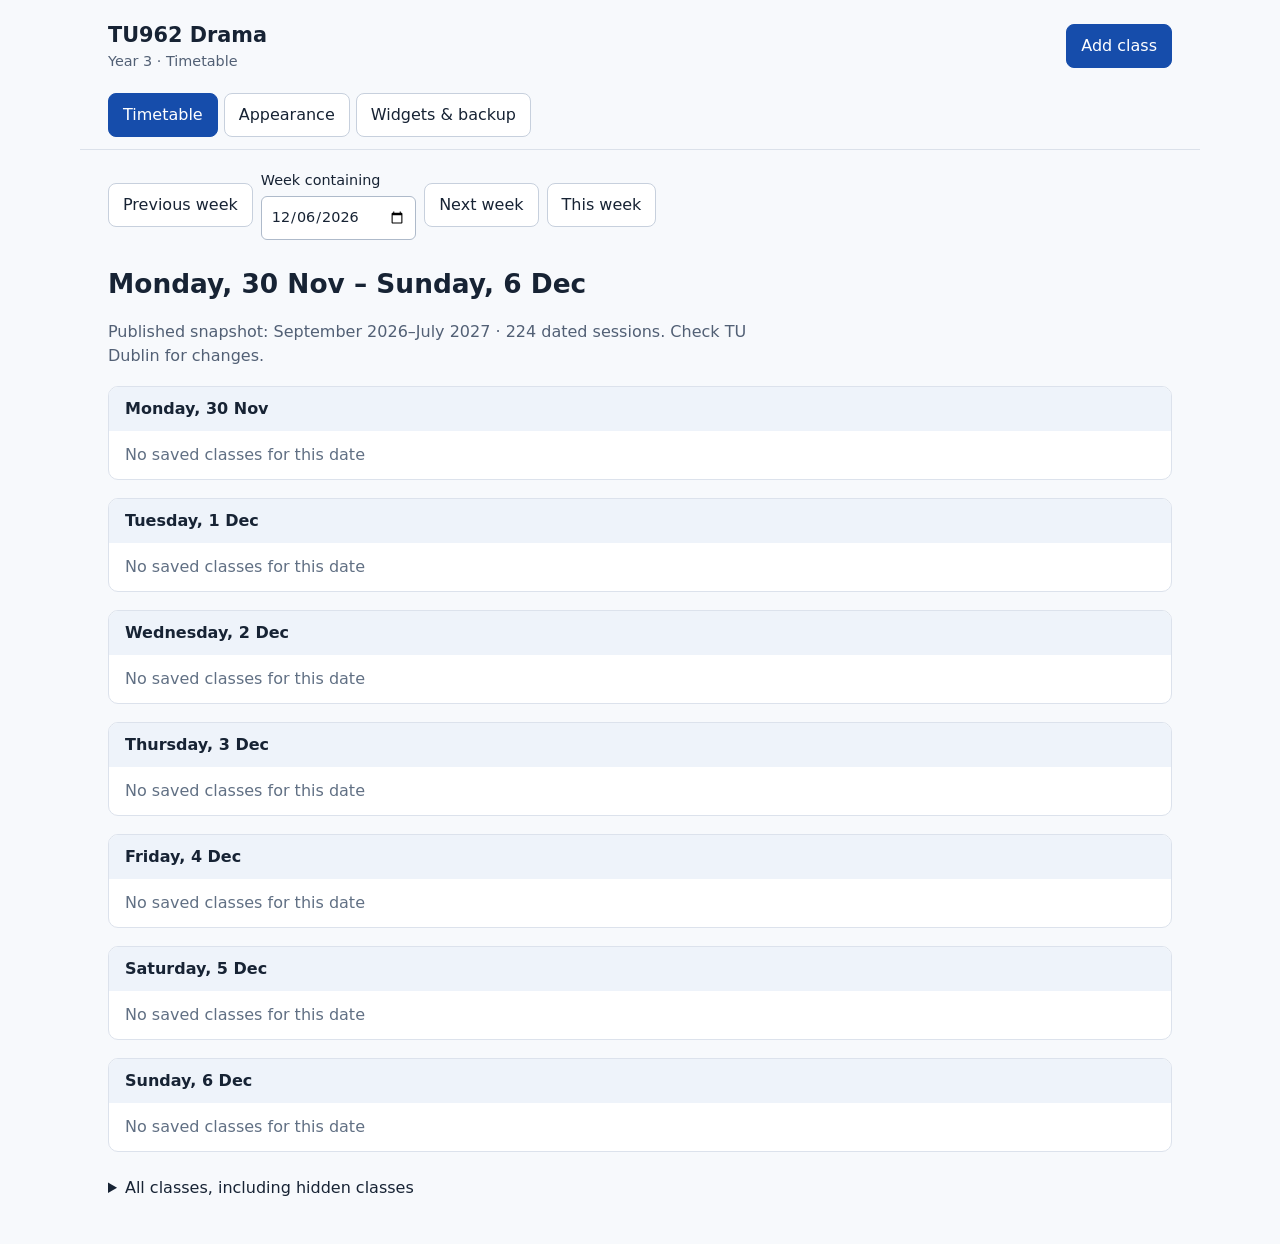
==== index.html @ 3004a5c4 "Publish TU962 Drama timetable web app and custom widget helpers" ====
<!doctype html><html lang="en"><head><meta charset="utf-8"><meta name="viewport" content="width=device-width,initial-scale=1"><meta name="theme-color" content="#164dab"><meta name="description" content="Your TU962 Drama timetable and widget appearance editor."><title>TU962 Drama Timetable</title><link rel="icon" href="icon.svg"><link rel="apple-touch-icon" href="icon-192.png"><link rel="manifest" href="manifest.webmanifest"><link rel="stylesheet" href="style.css"></head><body><header><div><strong>TU962 Drama</strong><span>Year 3 · Timetable</span></div><button id="add" class="primary">Add class</button></header><nav aria-label="Sections"><button data-tab="week" aria-current="page">Timetable</button><button data-tab="appearance">Appearance</button><button data-tab="transfer">Widgets & backup</button></nav><main><div id="status" role="status"></div><section id="week"><div class="toolbar"><button id="prev">Previous week</button><label>Week containing<input id="date" type="date"></label><button id="next">Next week</button><button id="today">This week</button></div><h1 id="weekTitle"></h1><p id="coverage" class="muted"></p><div id="days"></div><details><summary>All classes, including hidden classes</summary><div id="all"></div></details></section><section id="appearance" hidden><div class="split"><div><h1>Widget appearance</h1><p class="muted">Choose how your timetable preview looks. Export these choices to update the iPhone widget.</p><div id="options"></div></div><aside><h2>Widget preview</h2><label>Preview date<input type="date" id="previewDate"></label><div id="widget"></div><p class="muted">Preview uses your saved classes. Scriptable adapts the font and spacing to the iPhone widget size. Android appearance is set in KWGT.</p></aside></div></section><section id="transfer" hidden><h1>Widgets & backup</h1><p>Your timetable is saved on this device. Export a file to back it up or move it to another device.</p><button id="export" class="primary">Export timetable & appearance</button><label class="file">Import timetable file<input id="import" type="file" accept="application/json,.json"></label><h2>iPhone widget · Scriptable</h2><p>Install <a href="https://scriptable.app" target="_blank" rel="noopener">Scriptable</a> on the iPhone. No Apple developer account or signing is needed.</p><ol><li><a href="widgets/TU962-Scriptable.js" download>Download the TU962 widget script</a>. Open the file as text, copy its contents into a new script in Scriptable, and name it <strong>TU962</strong>.</li><li>Export your timetable using the button above. Save the JSON file in Files.</li><li>Run TU962 in Scriptable, choose <strong>Import timetable file</strong>, then select that JSON file. You will see a preview.</li><li>On your home screen, add a medium or large Scriptable widget. Edit that widget and select the TU962 script.</li></ol><p class="muted">Scriptable supplies a home-screen widget. iOS controls its outer corners and refresh timing. Some fonts use iOS alternatives; Arcade and Digital use a monospaced font. Small and medium widgets fit fewer classes. This preview does not promise an iPhone lock-screen widget.</p><h2>Samsung S24 · KWGT and LockStar</h2><p>For an Android trial, <a href="https://docs.kustom.rocks/downloads/kwgt/" target="_blank" rel="noopener">KWGT</a> supplies the timetable content. Good Lock / LockStar places the widget on your lock screen where your One UI version supports it.</p><ol><li>Choose <strong>Export for KWGT</strong> below. Save the file as <strong>TU962-widget.json</strong> in Download on your phone, allowing KWGT to read that location if requested.</li><li>Add a KWGT widget to your home screen and start a blank design. Add a Text item, open its formula editor, and paste the formula below. It changes with the phone’s date; set the phone/widget time zone to Dublin.</li><li>Choose font, text size and colours inside KWGT using the appearance values below. Save the widget, then add that KWGT widget in LockStar if available.</li></ol><button id="exportKWGT">Export for KWGT</button><label>KWGT daily timetable formula<textarea id="kwgtFormula" readonly rows="4"></textarea></label><p id="kwgtStyle" class="muted"></p><p class="muted">This is a manual KWGT design recipe, not an importable preset. File access and LockStar support depend on your installed versions. It shows today’s classes; the “next day” setting applies to the iPhone widget and preview. If the formula cannot read Download, use a folder your KWGT installation can access and change the file address in the formula.</p><p>Transfers are manual. Later edits in this web app need another export and import.</p><h2>Install the web app</h2><p>On iPhone, open this page in Safari, tap Share, then Add to Home Screen. On Android, use your browser’s Install app or Add to Home screen option. Use the Scriptable or KWGT setup above for a timetable widget.</p><h2>Teaching dates</h2><p>Repeating classes run between these dates. Week 1 starts on the Monday containing the start date. One-off classes use their own dates.</p><label>Teaching start<input id="semesterStart" type="date"></label><label>Teaching end<input id="semesterEnd" type="date"></label><button id="saveDates">Save teaching dates</button><h2>Published timetable</h2><p id="source"></p><a id="sourceLink" target="_blank" rel="noopener">Open TU Dublin timetable</a></section></main><dialog id="editor"><form id="form"><h2 id="editTitle">Edit class</h2><label>Class name<input name="module" required maxlength="200"></label><label>Session type<input name="type" list="types" required maxlength="80"></label><datalist id="types"><option>Lecture</option><option>Lab</option><option>Workshop</option><option>Studio</option><option>Seminar</option><option>Rehearsal</option><option>Performance</option><option>Tutorial</option><option>Practical</option><option>Exam</option></datalist><div class="two"><label>Starts<input name="start" type="time" required></label><label>Ends<input name="end" type="time" required></label></div><label>Room / location<input name="location" maxlength="300"></label><label>Repeat<select name="recurrence"><option value="ONE_OFF">One date only</option><option value="WEEKLY">Every week</option><option value="SELECTED_WEEKS">Selected teaching weeks</option></select></label><label id="dateLabel">Date<input name="date" type="date"></label><label id="dayLabel">Day<select name="day"><option value="1">Monday</option><option value="2">Tuesday</option><option value="3">Wednesday</option><option value="4">Thursday</option><option value="5">Friday</option><option value="6">Saturday</option><option value="7">Sunday</option></select></label><label id="weeksLabel">Week numbers, separated by commas<input name="weeks" placeholder="1, 3, 5"></label><label>Notes<textarea name="notes" maxlength="1000"></textarea></label><label class="check"><input name="enabled" type="checkbox">Include in timetable and widget</label><p id="error" role="alert"></p><div class="toolbar"><button type="button" id="cancel">Cancel</button><button class="primary" type="submit">Save class</button></div></form></dialog><script type="module" src="app.js"></script></body></html>
---- style.css ----
:root{font:16px/1.5 system-ui,sans-serif;color:#172334;background:#f7f9fc}*{box-sizing:border-box}body{margin:0}header,nav,main{max-width:1120px;margin:auto;padding:20px 28px}header{display:flex;justify-content:space-between;align-items:center}header strong{font-size:1.3rem}header span{display:block;color:#526075;font-size:.9rem}nav{display:flex;gap:6px;border-bottom:1px solid #dbe1ea;padding-top:0;padding-bottom:12px}button,input,select,textarea{font:inherit}button,.file{border:1px solid #c7d0dd;background:white;border-radius:8px;padding:9px 14px;color:inherit;cursor:pointer}button:hover{background:#edf3ff}button:focus-visible,input:focus-visible,select:focus-visible,summary:focus-visible{outline:3px solid #5488e6;outline-offset:2px}.primary,nav [aria-current]{background:#164dab;color:white;border-color:#164dab}.primary:hover{background:#103d8a}h1{font-size:1.65rem;margin:24px 0 8px}h2{font-size:1.15rem;margin-top:24px}p{max-width:68ch}label{display:flex;flex-direction:column;gap:5px;font-size:.9rem;margin:12px 0}input,select,textarea{border:1px solid #aebaca;border-radius:6px;padding:9px;min-width:0;background:white;color:#172334}.toolbar{display:flex;gap:8px;align-items:center;flex-wrap:wrap}.toolbar label{margin:0}.muted,small{color:#526075}.day{margin:18px 0;background:white;border:1px solid #dce2ec;border-radius:10px;overflow:hidden}.day h2{background:#eef3fa;padding:10px 16px;margin:0;font-size:1rem}.class{padding:14px 16px;display:flex;gap:20px;border-top:1px solid #edf0f5}.class .time{min-width:95px;font-variant-numeric:tabular-nums}.class .info{flex:1;min-width:0;overflow-wrap:anywhere}.class p{margin:2px 0}.class .actions{display:flex;gap:5px;align-items:center;flex-wrap:wrap}.class button{font-size:.875rem;padding:6px 10px}.empty{padding:12px 16px;color:#617084}.split{display:grid;grid-template-columns:1.3fr 1fr;gap:44px}aside{position:sticky;top:20px;align-self:start}#widget{margin-top:20px;padding:22px;border-radius:20px;background:#fff;border:1px solid #dce2ec;overflow:hidden;min-height:210px}#widget .class{padding:12px 0;border-color:currentColor;gap:12px}#widget small{color:inherit;opacity:.8}#widget .time{min-width:60px}#widget .info{border-left:3px solid var(--accent);padding-left:12px}#widget p{font-size:.9em}.choices{display:flex;flex-wrap:wrap;gap:8px}.choices button[aria-pressed=true]{outline:3px solid #164dab;outline-offset:2px}.swatch{display:inline-block;width:24px;height:24px;vertical-align:middle;border:1px solid #aaa;border-radius:50%;margin-right:7px}.check{flex-direction:row;align-items:center}.two{display:grid;grid-template-columns:1fr 1fr;gap:12px}details{margin:24px 0}summary{cursor:pointer}.file{display:inline-flex;margin-left:10px}.file input{max-width:260px;font-size:.85rem;border:0}dialog{border:1px solid #ccd3df;border-radius:12px;max-width:520px;width:calc(100% - 24px);max-height:90vh;padding:24px}dialog::backdrop{background:#11213a77}#status:not(:empty){padding:10px;background:#e5edfb;border-radius:8px}#error{color:#ad1e27}.hidden-class{opacity:.65}a{color:#164dab} [hidden]{display:none!important}@media(max-width:700px){header,nav,main{padding-left:16px;padding-right:16px}nav{overflow-x:auto}nav button{white-space:nowrap;font-size:.9rem}.split{display:flex;flex-direction:column-reverse;gap:12px}aside{position:static;width:100%}.class{flex-wrap:wrap;gap:8px}.class .actions{width:100%;margin-top:5px}.class .time{min-width:80px}.file{margin-left:0}.toolbar button{font-size:.875rem}#widget{max-width:420px}h1{font-size:1.4rem}}
@font-face{font-family:Arcade;src:url(arcade.ttf)}@font-face{font-family:Digital;src:url(digital.ttf)}
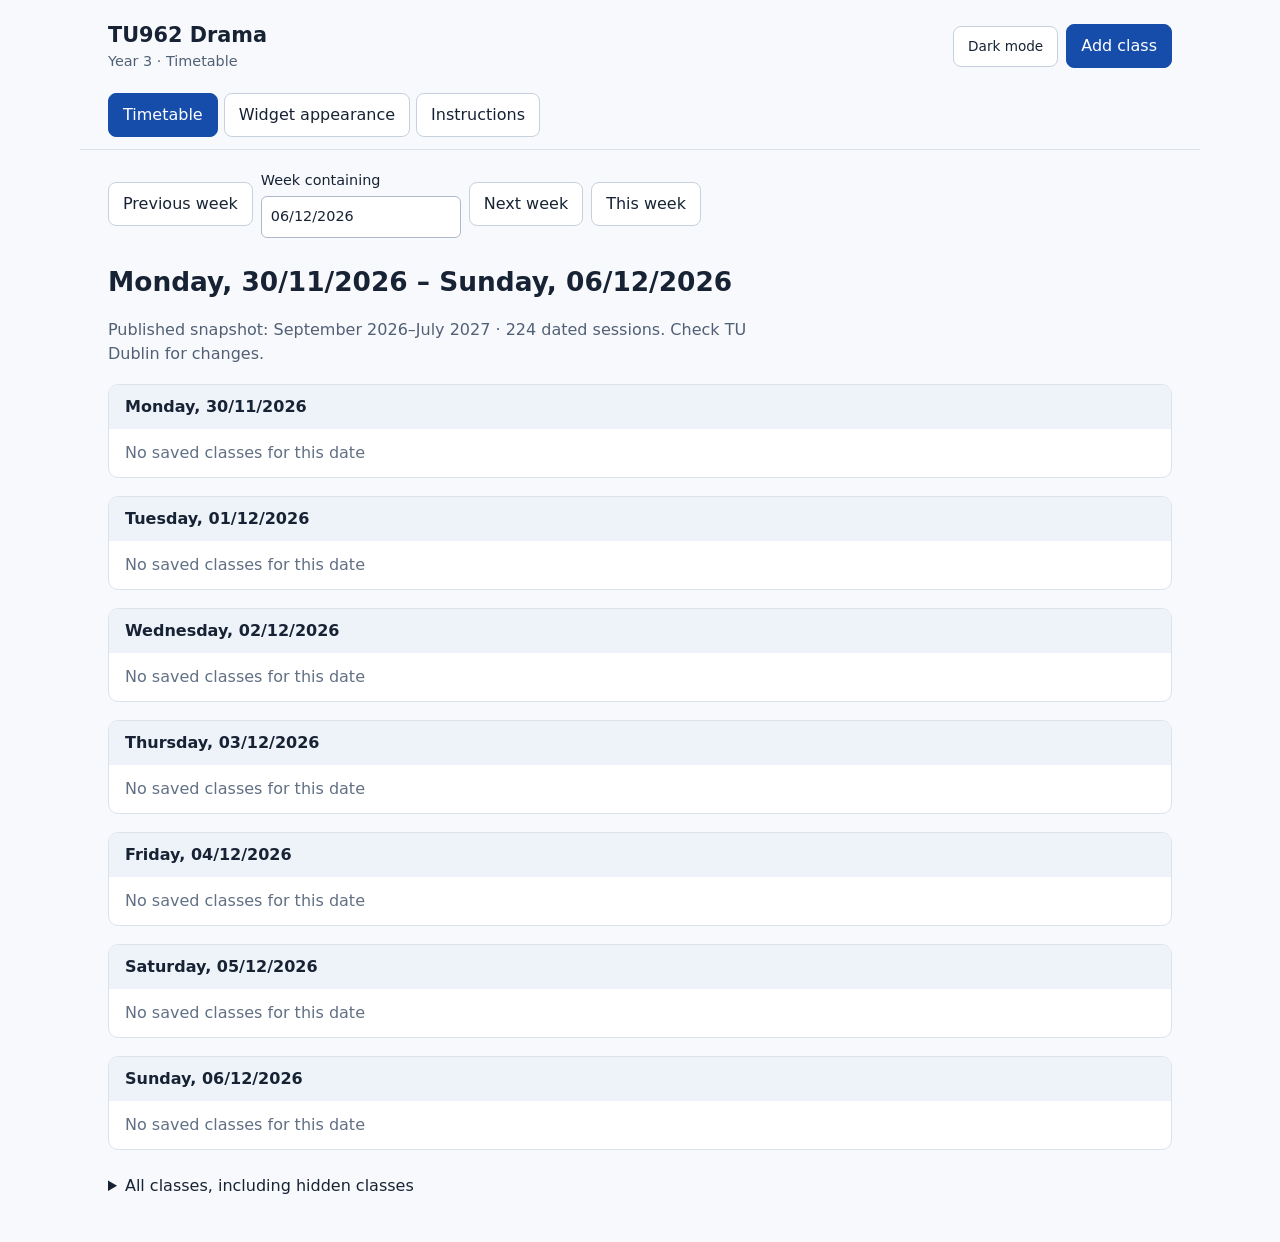
==== commit 4b8f943f: "Add widget backgrounds, app dark mode, Irish dates and clearer instructions" ====
--- a/index.html
+++ b/index.html
@@ -1 +1,2 @@
-<!doctype html><html lang="en"><head><meta charset="utf-8"><meta name="viewport" content="width=device-width,initial-scale=1"><meta name="theme-color" content="#164dab"><meta name="description" content="Your TU962 Drama timetable and widget appearance editor."><title>TU962 Drama Timetable</title><link rel="icon" href="icon.svg"><link rel="apple-touch-icon" href="icon-192.png"><link rel="manifest" href="manifest.webmanifest"><link rel="stylesheet" href="style.css"></head><body><header><div><strong>TU962 Drama</strong><span>Year 3 · Timetable</span></div><button id="add" class="primary">Add class</button></header><nav aria-label="Sections"><button data-tab="week" aria-current="page">Timetable</button><button data-tab="appearance">Appearance</button><button data-tab="transfer">Widgets & backup</button></nav><main><div id="status" role="status"></div><section id="week"><div class="toolbar"><button id="prev">Previous week</button><label>Week containing<input id="date" type="date"></label><button id="next">Next week</button><button id="today">This week</button></div><h1 id="weekTitle"></h1><p id="coverage" class="muted"></p><div id="days"></div><details><summary>All classes, including hidden classes</summary><div id="all"></div></details></section><section id="appearance" hidden><div class="split"><div><h1>Widget appearance</h1><p class="muted">Choose how your timetable preview looks. Export these choices to update the iPhone widget.</p><div id="options"></div></div><aside><h2>Widget preview</h2><label>Preview date<input type="date" id="previewDate"></label><div id="widget"></div><p class="muted">Preview uses your saved classes. Scriptable adapts the font and spacing to the iPhone widget size. Android appearance is set in KWGT.</p></aside></div></section><section id="transfer" hidden><h1>Widgets & backup</h1><p>Your timetable is saved on this device. Export a file to back it up or move it to another device.</p><button id="export" class="primary">Export timetable & appearance</button><label class="file">Import timetable file<input id="import" type="file" accept="application/json,.json"></label><h2>iPhone widget · Scriptable</h2><p>Install <a href="https://scriptable.app" target="_blank" rel="noopener">Scriptable</a> on the iPhone. No Apple developer account or signing is needed.</p><ol><li><a href="widgets/TU962-Scriptable.js" download>Download the TU962 widget script</a>. Open the file as text, copy its contents into a new script in Scriptable, and name it <strong>TU962</strong>.</li><li>Export your timetable using the button above. Save the JSON file in Files.</li><li>Run TU962 in Scriptable, choose <strong>Import timetable file</strong>, then select that JSON file. You will see a preview.</li><li>On your home screen, add a medium or large Scriptable widget. Edit that widget and select the TU962 script.</li></ol><p class="muted">Scriptable supplies a home-screen widget. iOS controls its outer corners and refresh timing. Some fonts use iOS alternatives; Arcade and Digital use a monospaced font. Small and medium widgets fit fewer classes. This preview does not promise an iPhone lock-screen widget.</p><h2>Samsung S24 · KWGT and LockStar</h2><p>For an Android trial, <a href="https://docs.kustom.rocks/downloads/kwgt/" target="_blank" rel="noopener">KWGT</a> supplies the timetable content. Good Lock / LockStar places the widget on your lock screen where your One UI version supports it.</p><ol><li>Choose <strong>Export for KWGT</strong> below. Save the file as <strong>TU962-widget.json</strong> in Download on your phone, allowing KWGT to read that location if requested.</li><li>Add a KWGT widget to your home screen and start a blank design. Add a Text item, open its formula editor, and paste the formula below. It changes with the phone’s date; set the phone/widget time zone to Dublin.</li><li>Choose font, text size and colours inside KWGT using the appearance values below. Save the widget, then add that KWGT widget in LockStar if available.</li></ol><button id="exportKWGT">Export for KWGT</button><label>KWGT daily timetable formula<textarea id="kwgtFormula" readonly rows="4"></textarea></label><p id="kwgtStyle" class="muted"></p><p class="muted">This is a manual KWGT design recipe, not an importable preset. File access and LockStar support depend on your installed versions. It shows today’s classes; the “next day” setting applies to the iPhone widget and preview. If the formula cannot read Download, use a folder your KWGT installation can access and change the file address in the formula.</p><p>Transfers are manual. Later edits in this web app need another export and import.</p><h2>Install the web app</h2><p>On iPhone, open this page in Safari, tap Share, then Add to Home Screen. On Android, use your browser’s Install app or Add to Home screen option. Use the Scriptable or KWGT setup above for a timetable widget.</p><h2>Teaching dates</h2><p>Repeating classes run between these dates. Week 1 starts on the Monday containing the start date. One-off classes use their own dates.</p><label>Teaching start<input id="semesterStart" type="date"></label><label>Teaching end<input id="semesterEnd" type="date"></label><button id="saveDates">Save teaching dates</button><h2>Published timetable</h2><p id="source"></p><a id="sourceLink" target="_blank" rel="noopener">Open TU Dublin timetable</a></section></main><dialog id="editor"><form id="form"><h2 id="editTitle">Edit class</h2><label>Class name<input name="module" required maxlength="200"></label><label>Session type<input name="type" list="types" required maxlength="80"></label><datalist id="types"><option>Lecture</option><option>Lab</option><option>Workshop</option><option>Studio</option><option>Seminar</option><option>Rehearsal</option><option>Performance</option><option>Tutorial</option><option>Practical</option><option>Exam</option></datalist><div class="two"><label>Starts<input name="start" type="time" required></label><label>Ends<input name="end" type="time" required></label></div><label>Room / location<input name="location" maxlength="300"></label><label>Repeat<select name="recurrence"><option value="ONE_OFF">One date only</option><option value="WEEKLY">Every week</option><option value="SELECTED_WEEKS">Selected teaching weeks</option></select></label><label id="dateLabel">Date<input name="date" type="date"></label><label id="dayLabel">Day<select name="day"><option value="1">Monday</option><option value="2">Tuesday</option><option value="3">Wednesday</option><option value="4">Thursday</option><option value="5">Friday</option><option value="6">Saturday</option><option value="7">Sunday</option></select></label><label id="weeksLabel">Week numbers, separated by commas<input name="weeks" placeholder="1, 3, 5"></label><label>Notes<textarea name="notes" maxlength="1000"></textarea></label><label class="check"><input name="enabled" type="checkbox">Include in timetable and widget</label><p id="error" role="alert"></p><div class="toolbar"><button type="button" id="cancel">Cancel</button><button class="primary" type="submit">Save class</button></div></form></dialog><script type="module" src="app.js"></script></body></html>
+<!doctype html><html lang="en"><head><meta charset="utf-8"><meta name="viewport" content="width=device-width,initial-scale=1"><meta name="theme-color" content="#164dab"><meta name="description" content="Your TU962 Drama timetable and widget appearance editor."><title>TU962 Drama Timetable</title><link rel="icon" href="icon.svg"><link rel="apple-touch-icon" href="icon-192.png"><link rel="manifest" href="manifest.webmanifest"><link rel="stylesheet" href="style.css?v=4"></head><body><header><div><strong>TU962 Drama</strong><span>Year 3 · Timetable</span></div><div class="header-actions"><button id="themeToggle" type="button" aria-pressed="false">Dark mode</button><button id="add" class="primary">Add class</button></div></header><nav aria-label="Sections"><button data-tab="week" aria-current="page">Timetable</button><button data-tab="appearance">Widget appearance</button><button data-tab="transfer">Instructions</button></nav><main><div id="status" role="status"></div><section id="week"><div class="toolbar"><button id="prev">Previous week</button><label>Week containing<input id="date" type="text" inputmode="numeric" placeholder="DD/MM/YYYY" maxlength="10" pattern="[0-9]{2}/[0-9]{2}/[0-9]{4}"></label><button id="next">Next week</button><button id="today">This week</button></div><h1 id="weekTitle"></h1><p id="coverage" class="muted"></p><div id="days"></div><details><summary>All classes, including hidden classes</summary><div id="all"></div></details></section><section id="appearance" hidden><div class="split"><div><h1>Widget appearance</h1><p class="muted">Choose how your timetable preview looks. Export these choices to update the iPhone widget.</p><div id="options"></div></div><aside><h2>Widget preview</h2><label>Preview date<input type="text" inputmode="numeric" placeholder="DD/MM/YYYY" maxlength="10" pattern="[0-9]{2}/[0-9]{2}/[0-9]{4}" id="previewDate"></label><div id="widgetStage"><div id="widget"></div></div><p class="muted">Preview uses your saved classes. Scriptable adapts the font and spacing to the iPhone widget size. Android appearance is set in KWGT.</p></aside></div></section><section id="transfer" hidden><h1>Instructions</h1><p>Your timetable is saved on this device. Export a file to back it up or move it to another device.</p><button id="export" class="primary">Export timetable & appearance</button><label class="file">Import timetable file<input id="import" type="file" accept="application/json,.json"></label><h2>iPhone widget · Scriptable</h2><p>Install <a href="https://scriptable.app" target="_blank" rel="noopener">Scriptable</a> on the iPhone. No Apple developer account or signing is needed.</p><ol><li><a href="widgets/TU962-Scriptable.js" download>Download the TU962 widget script</a>. Open the file as text, copy its contents into a new script in Scriptable, and name it <strong>TU962</strong>.</li><li>Export your timetable using the button above. Save the JSON file in Files.</li><li>Run TU962 in Scriptable, choose <strong>Import timetable file</strong>, then select that JSON file. You will see a preview.</li><li>On your home screen, add a medium or large Scriptable widget. Edit that widget and select the TU962 script.</li></ol><p class="muted">Scriptable supplies a home-screen widget. iOS controls its outer corners and refresh timing. Some fonts use iOS alternatives; Arcade and Digital use a monospaced font. Small and medium widgets fit fewer classes. This preview does not promise an iPhone lock-screen widget.</p><h2>Transparent widget background</h2><p>The checkerboard in the preview means no background colour. In KWGT, remove the background shape or set its opacity to 0%.</p><p>For iPhone, choose <strong>Transparent</strong> here and export/import your timetable. Crop a screenshot of your home-screen wallpaper to the area behind the widget and save that crop in Photos. Run the updated TU962 script, choose <strong>Choose wallpaper crop</strong>, and select the image. This creates a matching wallpaper effect; it is not live transparency. Repeat if you move the widget or change wallpaper. Without a crop, the iPhone widget uses a light background and shows a setup reminder.</p><h2>Android widget · KWGT</h2><p>On Android, <a href="https://docs.kustom.rocks/downloads/kwgt/" target="_blank" rel="noopener">KWGT</a> supplies the timetable content. Add the KWGT widget to your home screen. Samsung users can also try Good Lock / LockStar for lock-screen placement where supported.</p><ol><li>Choose <strong>Export for KWGT</strong> below. Save the file as <strong>TU962-widget.json</strong> in Download on your phone, allowing KWGT to read that location if requested.</li><li>Add a KWGT widget to your home screen and start a blank design. Add a Text item, open its formula editor, and paste the formula below. It changes with the phone’s date; set the phone/widget time zone to Dublin.</li><li>Choose font, text size and colours inside KWGT using the appearance values below. Save the widget and place it on your home screen. On supported Samsung devices, you can also add it in LockStar.</li></ol><button id="exportKWGT">Export for KWGT</button><label>KWGT daily timetable formula<textarea id="kwgtFormula" readonly rows="4"></textarea></label><p id="kwgtStyle" class="muted"></p><p class="muted">This is a manual KWGT design recipe, not an importable preset. File access and optional lock-screen placement depend on your phone and installed versions. It shows today’s classes; the “next day” setting applies to the iPhone widget and preview. If the formula cannot read Download, use a folder your KWGT installation can access and change the file address in the formula.</p><p>Transfers are manual. Later edits in this web app need another export and import.</p><h2>Install the web app</h2><p>On iPhone, open this page in Safari, tap Share, then Add to Home Screen. On Android, use your browser’s Install app or Add to Home screen option. Use the Scriptable or KWGT setup above for a timetable widget.</p><h2>Teaching dates</h2><p>Enter dates as DD/MM/YYYY, for example 05/10/2026.</p><p>Repeating classes run between these dates. Week 1 starts on the Monday containing the start date. One-off classes use their own dates.</p><label>Teaching start<input id="semesterStart" type="text" inputmode="numeric" placeholder="DD/MM/YYYY" maxlength="10" pattern="[0-9]{2}/[0-9]{2}/[0-9]{4}"></label><label>Teaching end<input id="semesterEnd" type="text" inputmode="numeric" placeholder="DD/MM/YYYY" maxlength="10" pattern="[0-9]{2}/[0-9]{2}/[0-9]{4}"></label><button id="saveDates">Save teaching dates</button><h2>Published timetable</h2><p id="source"></p><a id="sourceLink" target="_blank" rel="noopener">Open TU Dublin timetable</a></section></main><dialog id="editor"><form id="form"><h2 id="editTitle">Edit class</h2><label>Class name<input name="module" required maxlength="200"></label><label>Session type<input name="type" list="types" required maxlength="80"></label><datalist id="types"><option>Lecture</option><option>Lab</option><option>Workshop</option><option>Studio</option><option>Seminar</option><option>Rehearsal</option><option>Performance</option><option>Tutorial</option><option>Practical</option><option>Exam</option></datalist><div class="two"><label>Starts<input name="start" type="time" required></label><label>Ends<input name="end" type="time" required></label></div><label>Room / location<input name="location" maxlength="300"></label><label>Repeat<select name="recurrence"><option value="ONE_OFF">One date only</option><option value="WEEKLY">Every week</option><option value="SELECTED_WEEKS">Selected teaching weeks</option></select></label><label id="dateLabel">Date<input name="date" type="text" inputmode="numeric" placeholder="DD/MM/YYYY" maxlength="10" pattern="[0-9]{2}/[0-9]{2}/[0-9]{4}"></label><label id="dayLabel">Day<select name="day"><option value="1">Monday</option><option value="2">Tuesday</option><option value="3">Wednesday</option><option value="4">Thursday</option><option value="5">Friday</option><option value="6">Saturday</option><option value="7">Sunday</option></select></label><label id="weeksLabel">Week numbers, separated by commas<input name="weeks" placeholder="1, 3, 5"></label><label>Notes<textarea name="notes" maxlength="1000"></textarea></label><label class="check"><input name="enabled" type="checkbox">Include in timetable and widget</label><p id="error" role="alert"></p><div class="toolbar"><button type="button" id="cancel">Cancel</button><button class="primary" type="submit">Save class</button></div></form></dialog><script type="module" src="app.js?v=4"></script></body></html>
+
--- a/style.css
+++ b/style.css
@@ -1,2 +1,6 @@
 :root{font:16px/1.5 system-ui,sans-serif;color:#172334;background:#f7f9fc}*{box-sizing:border-box}body{margin:0}header,nav,main{max-width:1120px;margin:auto;padding:20px 28px}header{display:flex;justify-content:space-between;align-items:center}header strong{font-size:1.3rem}header span{display:block;color:#526075;font-size:.9rem}nav{display:flex;gap:6px;border-bottom:1px solid #dbe1ea;padding-top:0;padding-bottom:12px}button,input,select,textarea{font:inherit}button,.file{border:1px solid #c7d0dd;background:white;border-radius:8px;padding:9px 14px;color:inherit;cursor:pointer}button:hover{background:#edf3ff}button:focus-visible,input:focus-visible,select:focus-visible,summary:focus-visible{outline:3px solid #5488e6;outline-offset:2px}.primary,nav [aria-current]{background:#164dab;color:white;border-color:#164dab}.primary:hover{background:#103d8a}h1{font-size:1.65rem;margin:24px 0 8px}h2{font-size:1.15rem;margin-top:24px}p{max-width:68ch}label{display:flex;flex-direction:column;gap:5px;font-size:.9rem;margin:12px 0}input,select,textarea{border:1px solid #aebaca;border-radius:6px;padding:9px;min-width:0;background:white;color:#172334}.toolbar{display:flex;gap:8px;align-items:center;flex-wrap:wrap}.toolbar label{margin:0}.muted,small{color:#526075}.day{margin:18px 0;background:white;border:1px solid #dce2ec;border-radius:10px;overflow:hidden}.day h2{background:#eef3fa;padding:10px 16px;margin:0;font-size:1rem}.class{padding:14px 16px;display:flex;gap:20px;border-top:1px solid #edf0f5}.class .time{min-width:95px;font-variant-numeric:tabular-nums}.class .info{flex:1;min-width:0;overflow-wrap:anywhere}.class p{margin:2px 0}.class .actions{display:flex;gap:5px;align-items:center;flex-wrap:wrap}.class button{font-size:.875rem;padding:6px 10px}.empty{padding:12px 16px;color:#617084}.split{display:grid;grid-template-columns:1.3fr 1fr;gap:44px}aside{position:sticky;top:20px;align-self:start}#widget{margin-top:20px;padding:22px;border-radius:20px;background:#fff;border:1px solid #dce2ec;overflow:hidden;min-height:210px}#widget .class{padding:12px 0;border-color:currentColor;gap:12px}#widget small{color:inherit;opacity:.8}#widget .time{min-width:60px}#widget .info{border-left:3px solid var(--accent);padding-left:12px}#widget p{font-size:.9em}.choices{display:flex;flex-wrap:wrap;gap:8px}.choices button[aria-pressed=true]{outline:3px solid #164dab;outline-offset:2px}.swatch{display:inline-block;width:24px;height:24px;vertical-align:middle;border:1px solid #aaa;border-radius:50%;margin-right:7px}.check{flex-direction:row;align-items:center}.two{display:grid;grid-template-columns:1fr 1fr;gap:12px}details{margin:24px 0}summary{cursor:pointer}.file{display:inline-flex;margin-left:10px}.file input{max-width:260px;font-size:.85rem;border:0}dialog{border:1px solid #ccd3df;border-radius:12px;max-width:520px;width:calc(100% - 24px);max-height:90vh;padding:24px}dialog::backdrop{background:#11213a77}#status:not(:empty){padding:10px;background:#e5edfb;border-radius:8px}#error{color:#ad1e27}.hidden-class{opacity:.65}a{color:#164dab} [hidden]{display:none!important}@media(max-width:700px){header,nav,main{padding-left:16px;padding-right:16px}nav{overflow-x:auto}nav button{white-space:nowrap;font-size:.9rem}.split{display:flex;flex-direction:column-reverse;gap:12px}aside{position:static;width:100%}.class{flex-wrap:wrap;gap:8px}.class .actions{width:100%;margin-top:5px}.class .time{min-width:80px}.file{margin-left:0}.toolbar button{font-size:.875rem}#widget{max-width:420px}h1{font-size:1.4rem}}
 @font-face{font-family:Arcade;src:url(arcade.ttf)}@font-face{font-family:Digital;src:url(digital.ttf)}
+.header-actions{display:flex;gap:8px;align-items:center}#themeToggle{font-size:.85rem}.transparent-swatch,.transparent-stage{background-image:conic-gradient(#e4e7ec 25%,#fff 0 50%,#e4e7ec 0 75%,#fff 0)!important;background-size:20px 20px!important}.transparent-stage{border-radius:20px}#widgetStage{margin-top:20px}#widgetStage #widget{margin-top:0}.transparent-stage #widget{border-color:#b5becb}
+html[data-theme="dark"]{color-scheme:dark;color:#edf1f8;background:#111827}html[data-theme="dark"] header span,html[data-theme="dark"] .muted,html[data-theme="dark"] small,html[data-theme="dark"] .empty{color:#b8c4d7}html[data-theme="dark"] nav{border-color:#40506a}html[data-theme="dark"] button,html[data-theme="dark"] .file{background:#253249;border-color:#52617b;color:#edf1f8}html[data-theme="dark"] button:hover{background:#344560}html[data-theme="dark"] .primary,html[data-theme="dark"] nav [aria-current]{background:#245cc0;border-color:#477de2;color:white}html[data-theme="dark"] input,html[data-theme="dark"] select,html[data-theme="dark"] textarea{background:#1c273b;color:#edf1f8;border-color:#65758e}html[data-theme="dark"] .day,html[data-theme="dark"] dialog{background:#192438;border-color:#40506a;color:#edf1f8}html[data-theme="dark"] .day h2{background:#253249}html[data-theme="dark"] .class{border-color:#40506a}html[data-theme="dark"] #status:not(:empty){background:#233a60}html[data-theme="dark"] a{color:#9ac0ff}html[data-theme="dark"] #error{color:#ff9ea8}html[data-theme="dark"] #widget small{color:inherit}html[data-theme="dark"] .choices button[aria-pressed=true]{outline-color:#94baff}
+@media(max-width:700px){header{gap:8px}.header-actions{flex-direction:column;align-items:stretch}nav button{white-space:normal;flex:1;padding:9px 8px}nav{overflow:visible}}
+
